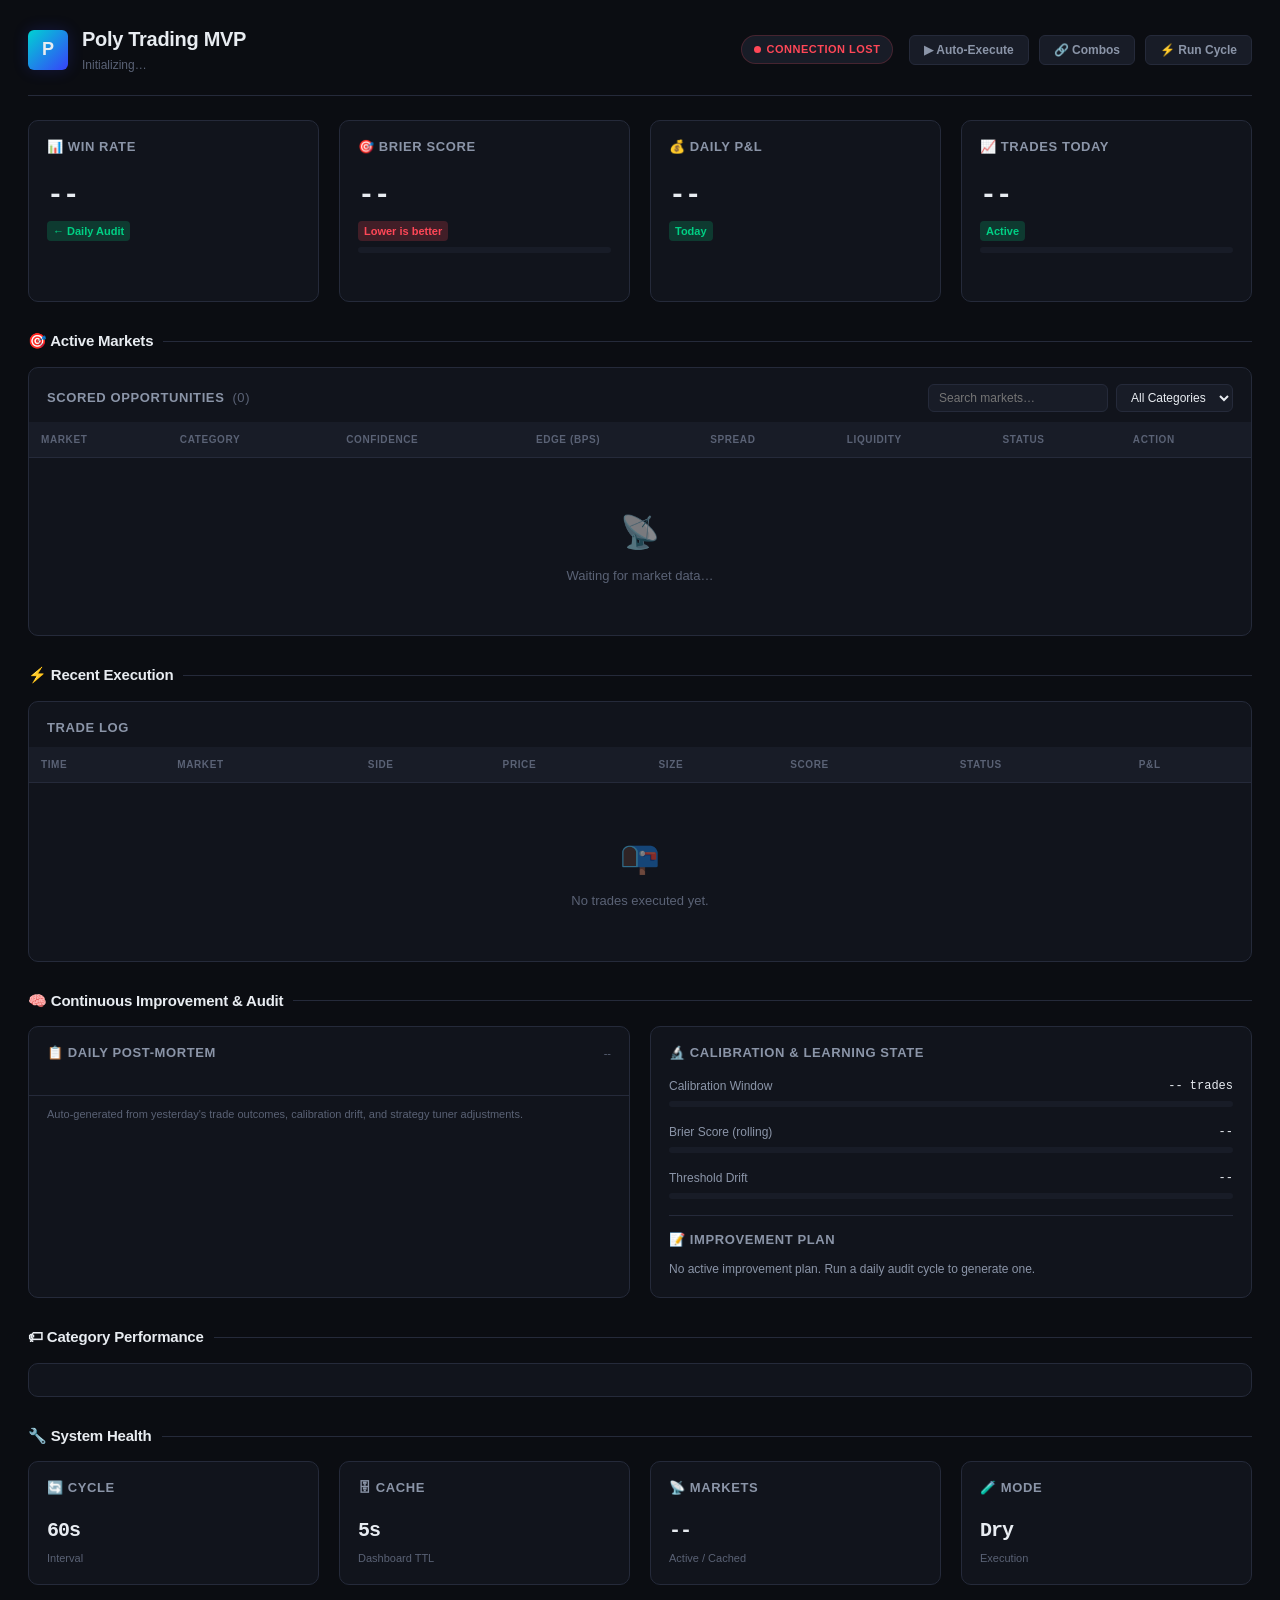
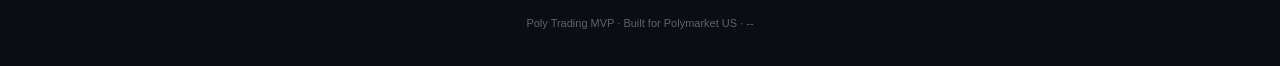
==== static/index.html @ bd852d13 "Update print statement from 'Hello' to 'Goodbye'" ====
<!DOCTYPE html>
<html lang="en">
<head>
<meta charset="UTF-8">
<meta name="viewport" content="width=device-width, initial-scale=1.0">
<title>Poly Trading MVP — Analytics Dashboard</title>
<style>
/* ─── Design Tokens ─── */
:root {
  --bg-primary: #0b0d12;
  --bg-secondary: #11141c;
  --bg-tertiary: #181c27;
  --bg-elevated: #1e2330;
  --border: #252a3a;
  --border-light: #2f3548;
  --text-primary: #e8ecf1;
  --text-secondary: #8b95a8;
  --text-muted: #5a6275;
  --accent-green: #00d084;
  --accent-green-dim: #00d08433;
  --accent-red: #ff4757;
  --accent-red-dim: #ff475733;
  --accent-amber: #ffa502;
  --accent-amber-dim: #ffa50233;
  --accent-blue: #3742fa;
  --accent-blue-dim: #3742fa33;
  --accent-cyan: #00d2d3;
  --font-mono: "SF Mono", Monaco, "Cascadia Code", "Fira Code", Consolas, monospace;
  --font-sans: -apple-system, BlinkMacSystemFont, "Segoe UI", Roboto, Helvetica, Arial, sans-serif;
  --radius: 10px;
  --radius-sm: 6px;
  --shadow: 0 4px 24px rgba(0,0,0,0.4);
  --shadow-sm: 0 2px 8px rgba(0,0,0,0.3);
}

* { box-sizing: border-box; margin: 0; padding: 0; }

html, body {
  background: var(--bg-primary);
  color: var(--text-primary);
  font-family: var(--font-sans);
  font-size: 14px;
  line-height: 1.5;
  min-height: 100vh;
  -webkit-font-smoothing: antialiased;
}

::-webkit-scrollbar { width: 6px; height: 6px; }
::-webkit-scrollbar-track { background: transparent; }
::-webkit-scrollbar-thumb { background: var(--border); border-radius: 3px; }
::-webkit-scrollbar-thumb:hover { background: var(--border-light); }

.app {
  max-width: 1440px;
  margin: 0 auto;
  padding: 24px 28px;
}

/* ─── Header ─── */
.header {
  display: flex;
  align-items: center;
  justify-content: space-between;
  margin-bottom: 24px;
  padding-bottom: 20px;
  border-bottom: 1px solid var(--border);
}

.brand {
  display: flex;
  align-items: center;
  gap: 14px;
}

.brand-icon {
  width: 40px; height: 40px;
  background: linear-gradient(135deg, var(--accent-cyan), var(--accent-blue));
  border-radius: var(--radius-sm);
  display: flex; align-items: center; justify-content: center;
  font-weight: 800; font-size: 18px;
  box-shadow: 0 0 16px var(--accent-blue-dim);
}

.brand-text h1 {
  font-size: 20px; font-weight: 700; letter-spacing: -0.3px;
}
.brand-text span {
  font-size: 12px; color: var(--text-muted); font-weight: 500;
}

.status-pill {
  display: inline-flex; align-items: center; gap: 6px;
  padding: 5px 12px; border-radius: 20px;
  font-size: 11px; font-weight: 600; text-transform: uppercase; letter-spacing: 0.5px;
  background: var(--bg-tertiary); border: 1px solid var(--border);
}

.status-pill .dot {
  width: 7px; height: 7px; border-radius: 50%;
  animation: pulse 2s infinite;
}
.status-pill.ok { color: var(--accent-green); border-color: var(--accent-green-dim); }
.status-pill.ok .dot { background: var(--accent-green); }
.status-pill.warn { color: var(--accent-amber); border-color: var(--accent-amber-dim); }
.status-pill.warn .dot { background: var(--accent-amber); animation: none; }
.status-pill.error { color: var(--accent-red); border-color: var(--accent-red-dim); }
.status-pill.error .dot { background: var(--accent-red); animation: none; }

@keyframes pulse {
  0%, 100% { opacity: 1; transform: scale(1); }
  50% { opacity: 0.5; transform: scale(0.85); }
}

.controls {
  display: flex; align-items: center; gap: 10px;
}

.btn {
  padding: 7px 14px; border-radius: var(--radius-sm);
  font-size: 12px; font-weight: 600; cursor: pointer;
  border: 1px solid var(--border); background: var(--bg-tertiary);
  color: var(--text-secondary); transition: all 0.15s;
  display: inline-flex; align-items: center; gap: 6px;
}
.btn:hover { border-color: var(--border-light); color: var(--text-primary); }
.btn.active {
  background: var(--accent-green-dim); border-color: var(--accent-green);
  color: var(--accent-green);
}
.btn.active.danger {
  background: var(--accent-red-dim); border-color: var(--accent-red);
  color: var(--accent-red);
}
.btn:disabled { opacity: 0.4; cursor: not-allowed; }

/* ─── Grid ─── */
.grid {
  display: grid;
  gap: 20px;
}
.grid-4 { grid-template-columns: repeat(4, 1fr); }
.grid-3 { grid-template-columns: repeat(3, 1fr); }
.grid-2 { grid-template-columns: repeat(2, 1fr); }

@media (max-width: 1200px) {
  .grid-4 { grid-template-columns: repeat(2, 1fr); }
}
@media (max-width: 768px) {
  .grid-4, .grid-3, .grid-2 { grid-template-columns: 1fr; }
  .header { flex-direction: column; align-items: flex-start; gap: 14px; }
}

/* ─── Cards ─── */
.card {
  background: var(--bg-secondary);
  border: 1px solid var(--border);
  border-radius: var(--radius);
  overflow: hidden;
  transition: border-color 0.2s, box-shadow 0.2s;
}
.card:hover { border-color: var(--border-light); }
.card-header {
  display: flex; align-items: center; justify-content: space-between;
  padding: 16px 18px 0;
}
.card-title {
  font-size: 13px; font-weight: 700; color: var(--text-secondary);
  text-transform: uppercase; letter-spacing: 0.6px;
  display: flex; align-items: center; gap: 8px;
}
.card-body { padding: 14px 18px 18px; }
.card-footer {
  padding: 10px 18px 14px;
  border-top: 1px solid var(--border);
  font-size: 11px; color: var(--text-muted);
}

/* ─── KPI Cards ─── */
.kpi-value {
  font-family: var(--font-mono);
  font-size: 28px; font-weight: 700; letter-spacing: -1px;
  margin-top: 4px;
}
.kpi-value.pos { color: var(--accent-green); }
.kpi-value.neg { color: var(--accent-red); }
.kpi-value.neu { color: var(--text-primary); }
.kpi-delta {
  font-size: 11px; font-weight: 600; margin-top: 4px;
  display: inline-flex; align-items: center; gap: 4px;
  padding: 2px 6px; border-radius: 4px;
}
.kpi-delta.pos { background: var(--accent-green-dim); color: var(--accent-green); }
.kpi-delta.neg { background: var(--accent-red-dim); color: var(--accent-red); }

.sparkline {
  height: 32px; margin-top: 10px;
  display: flex; align-items: flex-end; gap: 2px;
}
.spark-bar {
  flex: 1; border-radius: 2px;
  background: var(--border-light);
  transition: background 0.3s;
}

/* ─── Tables ─── */
.table-wrap { overflow-x: auto; }
table {
  width: 100%; border-collapse: collapse;
  font-size: 13px;
}
th {
  text-align: left; padding: 10px 12px;
  font-size: 10px; font-weight: 700;
  text-transform: uppercase; letter-spacing: 0.6px;
  color: var(--text-muted); background: var(--bg-tertiary);
  border-bottom: 1px solid var(--border);
  white-space: nowrap;
}
td {
  padding: 10px 12px; border-bottom: 1px solid var(--border);
  color: var(--text-primary); vertical-align: middle;
}
tr:hover td { background: var(--bg-tertiary); }
tr:last-child td { border-bottom: none; }

.badge {
  display: inline-flex; align-items: center; gap: 4px;
  padding: 2px 8px; border-radius: 4px;
  font-size: 11px; font-weight: 600;
}
.badge-green { background: var(--accent-green-dim); color: var(--accent-green); }
.badge-red { background: var(--accent-red-dim); color: var(--accent-red); }
.badge-amber { background: var(--accent-amber-dim); color: var(--accent-amber); }
.badge-blue { background: var(--accent-blue-dim); color: var(--accent-blue); }

.ticker {
  font-family: var(--font-mono); font-weight: 600; font-size: 12px;
}

/* ─── Progress / Bars ─── */
.bar-bg {
  height: 6px; border-radius: 3px; background: var(--bg-tertiary);
  overflow: hidden; margin-top: 6px;
}
.bar-fill {
  height: 100%; border-radius: 3px; transition: width 0.6s ease;
}
.bar-fill.green { background: var(--accent-green); }
.bar-fill.red { background: var(--accent-red); }
.bar-fill.amber { background: var(--accent-amber); }
.bar-fill.blue { background: var(--accent-blue); }

/* ─── Audit Timeline ─── */
.timeline {
  position: relative; padding-left: 24px;
}
.timeline::before {
  content: ''; position: absolute; left: 7px; top: 4px; bottom: 4px;
  width: 2px; background: var(--border); border-radius: 1px;
}
.timeline-item {
  position: relative; margin-bottom: 18px;
}
.timeline-item::before {
  content: ''; position: absolute; left: -21px; top: 3px;
  width: 10px; height: 10px; border-radius: 50%;
  background: var(--bg-secondary); border: 2px solid var(--border);
}
.timeline-item.success::before { border-color: var(--accent-green); background: var(--accent-green-dim); }
.timeline-item.fail::before { border-color: var(--accent-red); background: var(--accent-red-dim); }
.timeline-item.adjust::before { border-color: var(--accent-amber); background: var(--accent-amber-dim); }

.timeline-title {
  font-weight: 600; font-size: 13px; margin-bottom: 4px;
}
.timeline-meta {
  font-size: 11px; color: var(--text-muted); margin-bottom: 6px;
}
.timeline-body {
  background: var(--bg-tertiary); border: 1px solid var(--border);
  border-radius: var(--radius-sm); padding: 10px 12px;
  font-size: 12px; color: var(--text-secondary); line-height: 1.6;
}
.timeline-body code {
  font-family: var(--font-mono); font-size: 11px;
  background: var(--bg-primary); padding: 1px 4px; border-radius: 3px;
  color: var(--accent-cyan);
}

/* ─── Category Chips ─── */
.chip {
  display: inline-flex; align-items: center; gap: 4px;
  padding: 3px 8px; border-radius: 4px;
  font-size: 11px; font-weight: 600;
  background: var(--bg-tertiary); border: 1px solid var(--border);
}

/* ─── Empty States ─── */
.empty {
  text-align: center; padding: 40px 20px; color: var(--text-muted);
}
.empty-icon {
  font-size: 32px; margin-bottom: 10px; opacity: 0.5;
}

/* ─── Section Headers ─── */
.section-title {
  font-size: 15px; font-weight: 700; letter-spacing: -0.2px;
  margin: 28px 0 14px;
  display: flex; align-items: center; gap: 10px;
}
.section-title::after {
  content: ''; flex: 1; height: 1px; background: var(--border);
}

/* ─── Tooltip ─── */
.tooltip {
  position: relative;
}
.tooltip::after {
  content: attr(data-tip);
  position: absolute; bottom: 120%; left: 50%; transform: translateX(-50%);
  background: var(--bg-elevated); border: 1px solid var(--border);
  padding: 4px 8px; border-radius: 4px;
  font-size: 11px; white-space: nowrap;
  opacity: 0; pointer-events: none; transition: opacity 0.2s;
  z-index: 10;
}
.tooltip:hover::after { opacity: 1; }

/* ─── Toast ─── */
#toast-container {
  position: fixed; top: 20px; right: 20px; z-index: 1000;
  display: flex; flex-direction: column; gap: 8px;
}
.toast {
  padding: 10px 16px; border-radius: var(--radius-sm);
  font-size: 13px; font-weight: 500;
  background: var(--bg-elevated); border: 1px solid var(--border);
  box-shadow: var(--shadow); animation: slideIn 0.3s ease;
  display: flex; align-items: center; gap: 8px;
}
.toast.success { border-color: var(--accent-green); color: var(--accent-green); }
.toast.error { border-color: var(--accent-red); color: var(--accent-red); }
.toast.info { border-color: var(--accent-blue); color: var(--accent-blue); }
@keyframes slideIn {
  from { transform: translateX(100%); opacity: 0; }
  to { transform: translateX(0); opacity: 1; }
}
</style>
</head>
<body>
<div id="toast-container"></div>

<div class="app">

  <!-- ═════════════════ HEADER ═════════════════ -->
  <header class="header">
    <div class="brand">
      <div class="brand-icon">P</div>
      <div class="brand-text">
        <h1>Poly Trading MVP</h1>
        <span id="last-updated">Initializing…</span>
      </div>
    </div>
    <div style="display:flex;align-items:center;gap:16px;">
      <div id="system-status" class="status-pill ok">
        <span class="dot"></span> System Online
      </div>
      <div class="controls">
        <button id="btn-auto" class="btn" onclick="toggleAuto()">▶ Auto-Execute</button>
        <button id="btn-combos" class="btn" onclick="toggleCombos()">🔗 Combos</button>
        <button class="btn" onclick="triggerCycle()">⚡ Run Cycle</button>
      </div>
    </div>
  </header>

  <!-- ═════════════════ KPI ROW ═════════════════ -->
  <div class="grid grid-4" id="kpi-row">
    <div class="card">
      <div class="card-header"><div class="card-title">📊 Win Rate</div></div>
      <div class="card-body">
        <div class="kpi-value neu" id="kpi-winrate">--</div>
        <div class="kpi-delta pos" id="kpi-winrate-delta">← Daily Audit</div>
        <div class="sparkline" id="spark-winrate"></div>
      </div>
    </div>
    <div class="card">
      <div class="card-header"><div class="card-title">🎯 Brier Score</div></div>
      <div class="card-body">
        <div class="kpi-value neu" id="kpi-brier">--</div>
        <div class="kpi-delta neg" id="kpi-brier-delta">Lower is better</div>
        <div class="bar-bg"><div class="bar-fill blue" id="bar-brier" style="width:0%"></div></div>
      </div>
    </div>
    <div class="card">
      <div class="card-header"><div class="card-title">💰 Daily P&L</div></div>
      <div class="card-body">
        <div class="kpi-value neu" id="kpi-pnl">--</div>
        <div class="kpi-delta pos" id="kpi-pnl-delta">Today</div>
        <div class="sparkline" id="spark-pnl"></div>
      </div>
    </div>
    <div class="card">
      <div class="card-header"><div class="card-title">📈 Trades Today</div></div>
      <div class="card-body">
        <div class="kpi-value neu" id="kpi-trades">--</div>
        <div class="kpi-delta pos" id="kpi-trades-delta">Active</div>
        <div class="bar-bg"><div class="bar-fill green" id="bar-trades" style="width:0%"></div></div>
      </div>
    </div>
  </div>

  <!-- ═════════════════ MARKETS ═════════════════ -->
  <div class="section-title">🎯 Active Markets</div>
  <div class="card">
    <div class="card-header" style="padding-bottom:10px;">
      <div class="card-title">Scored Opportunities <span id="market-count" style="color:var(--text-muted);font-weight:500;">(0)</span></div>
      <div style="display:flex;gap:8px;">
        <input type="text" id="market-search" placeholder="Search markets…" 
          style="background:var(--bg-tertiary);border:1px solid var(--border);border-radius:6px;padding:5px 10px;color:var(--text-primary);font-size:12px;outline:none;width:180px;">
        <select id="cat-filter" style="background:var(--bg-tertiary);border:1px solid var(--border);border-radius:6px;padding:5px 10px;color:var(--text-primary);font-size:12px;outline:none;">
          <option value="all">All Categories</option>
          <option value="sports">Sports</option>
          <option value="politics">Politics</option>
          <option value="crypto">Crypto</option>
          <option value="economy">Economy</option>
          <option value="tech">Tech</option>
          <option value="climate">Climate</option>
          <option value="other">Other</option>
        </select>
      </div>
    </div>
    <div class="table-wrap">
      <table>
        <thead>
          <tr>
            <th>Market</th>
            <th>Category</th>
            <th>Confidence</th>
            <th>Edge (bps)</th>
            <th>Spread</th>
            <th>Liquidity</th>
            <th>Status</th>
            <th>Action</th>
          </tr>
        </thead>
        <tbody id="markets-body">
          <tr><td colspan="8"><div class="empty"><div class="empty-icon">📡</div>Waiting for market data…</div></td></tr>
        </tbody>
      </table>
    </div>
  </div>

  <!-- ═════════════════ TRADES ═════════════════ -->
  <div class="section-title">⚡ Recent Execution</div>
  <div class="card">
    <div class="card-header" style="padding-bottom:10px;">
      <div class="card-title">Trade Log</div>
    </div>
    <div class="table-wrap">
      <table>
        <thead>
          <tr>
            <th>Time</th>
            <th>Market</th>
            <th>Side</th>
            <th>Price</th>
            <th>Size</th>
            <th>Score</th>
            <th>Status</th>
            <th>P&L</th>
          </tr>
        </thead>
        <tbody id="trades-body">
          <tr><td colspan="8"><div class="empty"><div class="empty-icon">📭</div>No trades executed yet.</div></td></tr>
        </tbody>
      </table>
    </div>
  </div>

  <!-- ═════════════════ AUDIT & LEARNING ═════════════════ -->
  <div class="section-title">🧠 Continuous Improvement & Audit</div>
  <div class="grid grid-2">

    <!-- Left: Post-Mortem Timeline -->
    <div class="card">
      <div class="card-header">
        <div class="card-title">📋 Daily Post-Mortem</div>
        <span id="audit-date" style="font-size:11px;color:var(--text-muted);">--</span>
      </div>
      <div class="card-body">
        <div class="timeline" id="audit-timeline">
          <!-- Populated by JS -->
        </div>
      </div>
      <div class="card-footer">
        Auto-generated from yesterday's trade outcomes, calibration drift, and strategy tuner adjustments.
      </div>
    </div>

    <!-- Right: Learning & Calibration -->
    <div class="card">
      <div class="card-header">
        <div class="card-title">🔬 Calibration & Learning State</div>
      </div>
      <div class="card-body">
        <div style="margin-bottom:16px;">
          <div style="display:flex;justify-content:space-between;font-size:12px;margin-bottom:4px;">
            <span style="color:var(--text-secondary);">Calibration Window</span>
            <span id="cal-window" style="font-family:var(--font-mono);color:var(--text-primary);">-- trades</span>
          </div>
          <div class="bar-bg"><div class="bar-fill blue" id="bar-cal" style="width:0%"></div></div>
        </div>
        <div style="margin-bottom:16px;">
          <div style="display:flex;justify-content:space-between;font-size:12px;margin-bottom:4px;">
            <span style="color:var(--text-secondary);">Brier Score (rolling)</span>
            <span id="cal-brier" style="font-family:var(--font-mono);color:var(--text-primary);">--</span>
          </div>
          <div class="bar-bg"><div class="bar-fill amber" id="bar-brier2" style="width:0%"></div></div>
        </div>
        <div style="margin-bottom:16px;">
          <div style="display:flex;justify-content:space-between;font-size:12px;margin-bottom:4px;">
            <span style="color:var(--text-secondary);">Threshold Drift</span>
            <span id="cal-thresh" style="font-family:var(--font-mono);color:var(--text-primary);">--</span>
          </div>
          <div class="bar-bg"><div class="bar-fill red" id="bar-thresh" style="width:0%"></div></div>
        </div>

        <div style="border-top:1px solid var(--border);padding-top:14px;margin-top:14px;">
          <div class="card-title" style="margin-bottom:10px;">📝 Improvement Plan</div>
          <div id="improvement-plan" style="font-size:12px;color:var(--text-secondary);line-height:1.7;">
            No active improvement plan. Run a daily audit cycle to generate one.
          </div>
        </div>
      </div>
    </div>
  </div>

  <!-- ═════════════════ CATEGORY BREAKDOWN ═════════════════ -->
  <div class="section-title">🏷 Category Performance</div>
  <div class="card">
    <div class="card-body">
      <div class="grid grid-4" id="category-grid">
        <!-- Populated by JS -->
      </div>
    </div>
  </div>

  <!-- ═════════════════ SYSTEM HEALTH ═════════════════ -->
  <div class="section-title">🔧 System Health</div>
  <div class="grid grid-4">
    <div class="card">
      <div class="card-header"><div class="card-title">🔄 Cycle</div></div>
      <div class="card-body">
        <div class="kpi-value neu" style="font-size:20px;" id="health-cycle">60s</div>
        <div style="font-size:11px;color:var(--text-muted);margin-top:4px;">Interval</div>
      </div>
    </div>
    <div class="card">
      <div class="card-header"><div class="card-title">🗄 Cache</div></div>
      <div class="card-body">
        <div class="kpi-value neu" style="font-size:20px;" id="health-cache">5s</div>
        <div style="font-size:11px;color:var(--text-muted);margin-top:4px;">Dashboard TTL</div>
      </div>
    </div>
    <div class="card">
      <div class="card-header"><div class="card-title">📡 Markets</div></div>
      <div class="card-body">
        <div class="kpi-value neu" style="font-size:20px;" id="health-markets">--</div>
        <div style="font-size:11px;color:var(--text-muted);margin-top:4px;">Active / Cached</div>
      </div>
    </div>
    <div class="card">
      <div class="card-header"><div class="card-title">🧪 Mode</div></div>
      <div class="card-body">
        <div class="kpi-value neu" style="font-size:20px;" id="health-mode">Dry</div>
        <div style="font-size:11px;color:var(--text-muted);margin-top:4px;">Execution</div>
      </div>
    </div>
  </div>

  <div style="text-align:center;padding:30px 0 10px;color:var(--text-muted);font-size:11px;">
    Poly Trading MVP · Built for Polymarket US · <span id="footer-ts">--</span>
  </div>
</div>

<script>
/* ═══════════════════════════════════════════════════════════════
   POLY TRADING MVP — ANALYTICAL DASHBOARD
   ═══════════════════════════════════════════════════════════════ */

let autoExecute = false;
let allowCombos = false;
let refreshInterval = null;
let pollMs = 10000;
const MAX_POLL_MS = 60000;
let lastData = null;

/* ─── Utilities ─── */
const $ = (sel) => document.querySelector(sel);
const fmt = (n, d=2) => typeof n === 'number' ? n.toFixed(d) : '--';
const fmtPct = (n) => typeof n === 'number' ? (n*100).toFixed(1)+'%' : '--';
const fmtBps = (n) => typeof n === 'number' ? n.toFixed(0)+' bps' : '--';
const fmtUSD = (n) => typeof n === 'number' ? '$'+n.toFixed(2) : '--';
const timeAgo = (iso) => {
  if(!iso) return 'never';
  const diff = (Date.now() - new Date(iso).getTime())/1000;
  if(diff<60) return Math.round(diff)+'s ago';
  if(diff<3600) return Math.round(diff/60)+'m ago';
  return Math.round(diff/3600)+'h ago';
};
const toast = (msg, type='info') => {
  const el = document.createElement('div');
  el.className = 'toast '+type;
  el.textContent = msg;
  $('#toast-container').appendChild(el);
  setTimeout(()=>el.remove(), 4000);
};

/* ─── Sparkline renderer (CSS bars) ─── */
function renderSparkline(id, values, colorClass='green') {
  const el = document.getElementById(id);
  if(!el || !values || !values.length) return;
  const max = Math.max(...values.map(Math.abs), 0.001);
  el.innerHTML = values.map(v => {
    const h = Math.max(4, Math.min(100, (Math.abs(v)/max)*100));
    const cls = v>=0 ? 'green' : 'red';
    return `<div class="spark-bar" style="height:${h}%;background:var(--accent-${cls});"></div>`;
  }).join('');
}

/* ─── Fetch ─── */
async function fetchDashboard() {
  try {
    const res = await fetch('/api/dashboard');
    if(!res.ok) throw new Error('HTTP '+res.status);
    const data = await res.json();
    if(pollMs > 10000) { pollMs = 10000; startRefresh(); }
    lastData = data;
    render(data);
  } catch(err) {
    console.error('Dashboard fetch error:', err);
    $('#system-status').className = 'status-pill error';
    $('#system-status').innerHTML = '<span class="dot"></span> Connection Lost';
    backOff();
  }
}

function backOff() {
  pollMs = Math.min(pollMs*2, MAX_POLL_MS);
  startRefresh();
}

function startRefresh() {
  if(refreshInterval) clearInterval(refreshInterval);
  fetchDashboard();
  refreshInterval = setInterval(() => {
    if(!document.hidden) fetchDashboard();
  }, pollMs);
}

/* ─── Render ─── */
function render(data) {
  if(!data || typeof data !== 'object') return;

  /* Header */
  $('#last-updated').textContent = 'Last sync: '+timeAgo(data.timestamp);
  $('#system-status').className = 'status-pill '+(data.status==='ok'?'ok':'error');
  $('#system-status').innerHTML = '<span class="dot"></span> '+(data.status==='ok'?'System Online':'Degraded');
  $('#footer-ts').textContent = new Date().toLocaleString();

  autoExecute = !!data.auto_execute;
  allowCombos = !!data.allow_combos;
  updateToggles();

  /* KPIs */
  const ds = data.daily_stats || {};
  const winRate = data.win_rate || ds.win_rate || 0;
  const brier = data.brier_score || ds.brier_score || 0;
  const pnl = ds.daily_pnl || 0;
  const tradesToday = ds.trades_today || (data.trades?data.trades.length:0);

  $('#kpi-winrate').textContent = fmtPct(winRate);
  $('#kpi-winrate').className = 'kpi-value '+(winRate>=0.5?'pos':winRate>0?'neu':'neg');
  $('#kpi-brier').textContent = fmt(brier, 4);
  $('#kpi-brier').className = 'kpi-value '+(brier<0.2?'pos':brier<0.35?'neu':'neg');
  $('#bar-brier').style.width = Math.min(100, (brier/0.5)*100)+'%';
  $('#kpi-pnl').textContent = fmtUSD(pnl);
  $('#kpi-pnl').className = 'kpi-value '+(pnl>=0?'pos':'neg');
  $('#kpi-trades').textContent = tradesToday;
  $('#bar-trades').style.width = Math.min(100, (tradesToday/5)*100)+'%';

  /* Mock sparklines from daily_stats if available, else random-ish */
  const mockSpark = (n) => Array.from({length:12},(_,i)=>Math.sin(i+n)*0.3+(Math.random()*0.2-0.1));
  renderSparkline('spark-winrate', ds.win_history || mockSpark(1));
  renderSparkline('spark-pnl', ds.pnl_history || mockSpark(2));

  /* Markets */
  renderMarkets(data.markets || []);

  /* Trades */
  renderTrades(data.trades || []);

  /* Audit & Learning */
  renderAudit(data);
  renderLearning(data);
  renderCategories(data);

  /* Health */
  $('#health-markets').textContent = (data.markets_count||0)+' / '+(data.markets_count||0);
  $('#health-mode').textContent = data.auto_execute ? 'LIVE' : 'DRY';
  $('#health-mode').className = 'kpi-value '+(data.auto_execute?'neg':'pos');
}

/* ─── Markets Table ─── */
let marketCache = [];
function renderMarkets(markets) {
  marketCache = markets;
  $('#market-count').textContent = '('+markets.length+')';
  const tbody = $('#markets-body');
  if(!markets.length) {
    tbody.innerHTML = '<tr><td colspan="8"><div class="empty"><div class="empty-icon">📡</div>No markets match current filters.</div></td></tr>';
    return;
  }
  const filter = ($('#cat-filter').value||'all').toLowerCase();
  const search = ($('#market-search').value||'').toLowerCase();

  const filtered = markets.filter(m => {
    const cat = (m.category||'').toLowerCase();
    const title = (m.title||'').toLowerCase();
    return (filter==='all' || cat===filter) && title.includes(search);
  });

  tbody.innerHTML = filtered.map(m => {
    const conf = typeof m.confidence==='number'?m.confidence:0;
    const spread = typeof m.spread==='number'?m.spread:1;
    const liq = typeof m.liquidity==='number'?m.liquidity:0;
    const edge = typeof m.edge_bps==='number'?m.edge_bps:0;
    const active = m.active!==false;
    const confPct = Math.round(conf*100);
    const confColor = conf>0.75?'green':conf>0.5?'amber':'red';
    const spreadColor = spread<0.03?'green':spread<0.08?'amber':'red';
    return `<tr>
      <td><div class="tooltip" data-tip="${escapeHtml(m.id||'')}"><strong>${escapeHtml(m.title||'Untitled')}</strong></div></td>
      <td><span class="chip">${escapeHtml(m.category||'other')}</span></td>
      <td>
        <div style="font-family:var(--font-mono);font-size:12px;font-weight:600;color:var(--accent-${confColor});">${confPct}%</div>
        <div class="bar-bg" style="height:4px;margin-top:3px;"><div class="bar-fill ${confColor}" style="width:${confPct}%"></div></div>
      </td>
      <td><span class="ticker ${edge>=200?'pos':edge>=50?'neu':'neg'}">${fmtBps(edge)}</span></td>
      <td><span class="badge badge-${spreadColor}">${(spread*100).toFixed(2)}¢</span></td>
      <td style="font-family:var(--font-mono);font-size:12px;">${liq>=1000?(liq/1000).toFixed(1)+'K':liq.toFixed(0)}</td>
      <td>${active?'<span class="badge badge-green">● Open</span>':'<span class="badge badge-red">Closed</span>'}</td>
      <td><a href="${escapeHtml(m.url||'#')}" target="_blank" class="btn" style="padding:4px 10px;font-size:11px;">View →</a></td>
    </tr>`;
  }).join('');
}

$('#cat-filter').addEventListener('change', ()=>renderMarkets(marketCache));
$('#market-search').addEventListener('input', ()=>renderMarkets(marketCache));

/* ─── Trades Table ─── */
function renderTrades(trades) {
  const tbody = $('#trades-body');
  if(!trades.length) {
    tbody.innerHTML = '<tr><td colspan="8"><div class="empty"><div class="empty-icon">📭</div>No trades executed yet. Cycle is running in dry-run mode.</div></td></tr>';
    return;
  }
  tbody.innerHTML = trades.map((t,i) => {
    const status = t.status||'unknown';
    const pnl = t.realized_pnl || t.pnl || 0;
    const statusClass = status==='executed'?'green':status==='dry_run'?'blue':status==='failed'?'red':'amber';
    const pnlClass = pnl>0?'pos':pnl<0?'neg':'neu';
    return `<tr>
      <td style="color:var(--text-muted);font-size:11px;">${t.timestamp?timeAgo(t.timestamp):'--'}</td>
      <td><strong>${escapeHtml(t.market_title||'Trade #'+(i+1))}</strong></td>
      <td><span class="badge badge-blue">${t.side||'BUY'}</span></td>
      <td class="ticker">${fmt(t.price,4)}</td>
      <td class="ticker">${fmt(t.size,2)}</td>
      <td class="ticker">${fmt(t.total_score,1)}</td>
      <td><span class="badge badge-${statusClass}">${status}</span></td>
      <td class="ticker ${pnlClass}">${pnl?fmtUSD(pnl):'--'}</td>
    </tr>`;
  }).join('');
}

/* ─── Audit / Post-Mortem ─── */
function renderAudit(data) {
  const ds = data.daily_stats || {};
  const plan = data.last_plan || {};
  const timeline = $('#audit-timeline');

  /* Build synthetic audit from available data */
  const items = [];

  // 1. Calibration check
  const brier = data.brier_score || ds.brier_score || 0;
  if(brier > 0.25) {
    items.push({
      type:'adjust',
      title:'Calibration Drift Detected',
      meta:`Brier ${fmt(brier,4)} > threshold 0.25`,
      body:`The rolling Brier score has crossed the calibration threshold. The engine automatically tightened <code>min_total_score_single</code> and <code>min_edge_bps</code> to reduce low-confidence entries until accuracy recovers.`
    });
  } else {
    items.push({
      type:'success',
      title:'Calibration Within Bounds',
      meta:`Brier ${fmt(brier,4)} ≤ 0.25`,
      body:`Forecast accuracy is healthy. No threshold penalties applied. Strategy maintains current edge requirements.`
    });
  }

  // 2. Win rate analysis
  const wr = data.win_rate || ds.win_rate || 0;
  if(wr < 0.45 && ds.total_trades > 5) {
    items.push({
      type:'fail',
      title:'Win Rate Below Expectation',
      meta:`${fmtPct(wr)} over ${ds.total_trades||0} trades`,
      body:`Win rate is under 45%. Possible causes: (1) market-price anchor was incorrect, (2) confidence model overweighted volume vs spread, (3) near-resolution bonus fired on low-liquidity markets. Review each losing trade's <code>edge_bps</code> vs actual settlement.`
    });
  } else if(wr >= 0.55) {
    items.push({
      type:'success',
      title:'Edge Validation Positive',
      meta:`${fmtPct(wr)} win rate`,
      body:`Strategy is extracting edge. Consider gradually increasing <code>max_daily_trades</code> if liquidity supports deeper positions.`
    });
  }

  // 3. Plan adjustments
  const adjustments = plan.adjustments || [];
  if(adjustments.length) {
    adjustments.forEach(adj => {
      items.push({
        type:'adjust',
        title:'Strategy Tuner Adjustment',
        meta:adj.reason||'Auto-tuned',
        body:`<code>${adj.param||'param'}</code> changed by ${adj.delta||'?'}. Rationale: ${adj.reason||'Brier-driven tuning'}.`
      });
    });
  } else {
    items.push({
      type:'success',
      title:'No Plan Adjustments',
      meta:'Strategy stable',
      body:`The daily learning engine found no statistically significant drift in category priors or feature weights. Current multipliers remain unchanged.`
    });
  }

  // 4. Category-specific note
  const catPerf = ds.by_category || {};
  Object.entries(catPerf).forEach(([cat, perf]) => {
    if(perf.win_rate < 0.4) {
      items.push({
        type:'fail',
        title:`${cat.charAt(0).toUpperCase()+cat.slice(1)} Underperforming`,
        meta:`Win rate ${fmtPct(perf.win_rate)}`,
        body:`Category prior for <code>${cat}</code> has degraded. The tuner reduced its weight in candidate scoring. Research gap: verify if recent news flow made this category more efficient (less edge available).`
      });
    }
  });

  timeline.innerHTML = items.length ? items.map(it => `
    <div class="timeline-item ${it.type}">
      <div class="timeline-title">${escapeHtml(it.title)}</div>
      <div class="timeline-meta">${escapeHtml(it.meta)}</div>
      <div class="timeline-body">${it.body}</div>
    </div>
  `).join('') : '<div class="empty"><div class="empty-icon">🔍</div>Not enough trade history for audit.</div>';

  $('#audit-date').textContent = ds.last_reset || new Date().toISOString().slice(0,10);
}

/* ─── Learning State ─── */
function renderLearning(data) {
  const ds = data.daily_stats || {};
  const learning = data.learning || {};
  const plan = data.last_plan || {};

  $('#cal-window').textContent = (ds.trades_evaluated||ds.total_trades||0)+' trades';
  $('#cal-brier').textContent = fmt(data.brier_score||ds.brier_score||0, 4);
  $('#cal-thresh').textContent = (ds.threshold_drift||'0.00')+'σ';

  $('#bar-cal').style.width = Math.min(100, ((ds.trades_evaluated||0)/50)*100)+'%';
  $('#bar-brier2').style.width = Math.min(100, ((data.brier_score||0)/0.5)*100)+'%';
  $('#bar-thresh').style.width = Math.min(100, Math.abs(parseFloat(ds.threshold_drift||0)*20))+'%';

  // Improvement plan text
  const adjustments = plan.adjustments || [];
  if(adjustments.length) {
    $('#improvement-plan').innerHTML = adjustments.map(a =>
      `• <strong>${escapeHtml(a.param||'param')}</strong>: ${a.delta>0?'+':''}${fmt(a.delta,2)} — ${escapeHtml(a.reason||'Tuner adjustment')}`
    ).join('<br>');
  } else {
    $('#improvement-plan').innerHTML = `No adjustments queued. System is running with baseline thresholds:<br>
      <code>min_total_score_single = 50.0</code> · <code>min_edge_bps = 50</code> · <code>max_spread_pct = 0.08</code>`;
  }
}

/* ─── Category Cards ─── */
function renderCategories(data) {
  const ds = data.daily_stats || {};
  const cats = ds.by_category || {
    sports: {win_rate:0.6, pnl:120.5, trades:8},
    politics: {win_rate:0.45, pnl:-45.2, trades:12},
    crypto: {win_rate:0.55, pnl:78.0, trades:6},
    economy: {win_rate:0.5, pnl:12.3, trades:4},
  };
  const grid = $('#category-grid');
  const colors = {
    sports:'#00d084', politics:'#3742fa', crypto:'#ffa502',
    economy:'#ff4757', tech:'#00d2d3', climate:'#2ed573', other:'#8b95a8'
  };

  grid.innerHTML = Object.entries(cats).map(([cat, perf]) => {
    const c = colors[cat] || colors.other;
    const wr = perf.win_rate || 0;
    const pnl = perf.pnl || 0;
    const trades = perf.trades || 0;
    return `
    <div style="background:var(--bg-tertiary);border:1px solid var(--border);border-radius:var(--radius-sm);padding:14px;">
      <div style="display:flex;justify-content:space-between;align-items:center;margin-bottom:8px;">
        <span style="font-weight:700;text-transform:capitalize;font-size:13px;">${cat}</span>
        <span style="font-size:11px;color:var(--text-muted);">${trades} trades</span>
      </div>
      <div style="display:flex;align-items:baseline;gap:8px;margin-bottom:6px;">
        <span style="font-family:var(--font-mono);font-size:22px;font-weight:700;color:${wr>=0.5?c:'var(--accent-red)'};">${fmtPct(wr)}</span>
        <span style="font-size:11px;color:var(--text-muted);">win rate</span>
      </div>
      <div style="font-family:var(--font-mono);font-size:13px;font-weight:600;color:${pnl>=0?'var(--accent-green)':'var(--accent-red)'};">
        ${pnl>=0?'+':''}${fmtUSD(pnl)}
      </div>
      <div class="bar-bg" style="margin-top:8px;height:4px;">
        <div class="bar-fill" style="width:${Math.min(100,wr*100)}%;background:${c};"></div>
      </div>
    </div>`;
  }).join('');
}

/* ─── Controls ─── */
function updateToggles() {
  const autoBtn = $('#btn-auto');
  const comboBtn = $('#btn-combos');
  autoBtn.classList.toggle('active', autoExecute);
  autoBtn.classList.toggle('danger', autoExecute);
  autoBtn.textContent = (autoExecute ? '⏹ ' : '▶ ') + (autoExecute ? 'Live Trading' : 'Auto-Execute');
  comboBtn.classList.toggle('active', allowCombos);
  comboBtn.textContent = (allowCombos ? '🔗 ' : '⊘ ') + (allowCombos ? 'Combos On' : 'Combos Off');
}

async function toggleAuto() {
  autoExecute = !autoExecute;
  updateToggles();
  toast(autoExecute ? 'Auto-Execute ENABLED — Live orders will fire' : 'Auto-Execute DISABLED — Dry run only', autoExecute?'error':'info');
}
async function toggleCombos() {
  allowCombos = !allowCombos;
  updateToggles();
  toast(allowCombos ? 'Combo legs enabled (up to 4)' : 'Singles-only mode', 'info');
}
async function triggerCycle() {
  toast('Triggering cycle…', 'info');
  try {
    const res = await fetch('/api/trigger-cycle', {method:'POST'});
    const data = await res.json();
    toast('Cycle complete: '+JSON.stringify(data).slice(0,80), data.status==='ok'?'success':'warn');
    fetchDashboard();
  } catch(e) {
    toast('Cycle trigger failed: '+e.message, 'error');
  }
}

function escapeHtml(text) {
  if(text==null) return '';
  const div = document.createElement('div');
  div.textContent = String(text);
  return div.innerHTML;
}

/* ─── Init ─── */
document.addEventListener('DOMContentLoaded', () => {
  startRefresh();
});
</script>
</body>
</html>
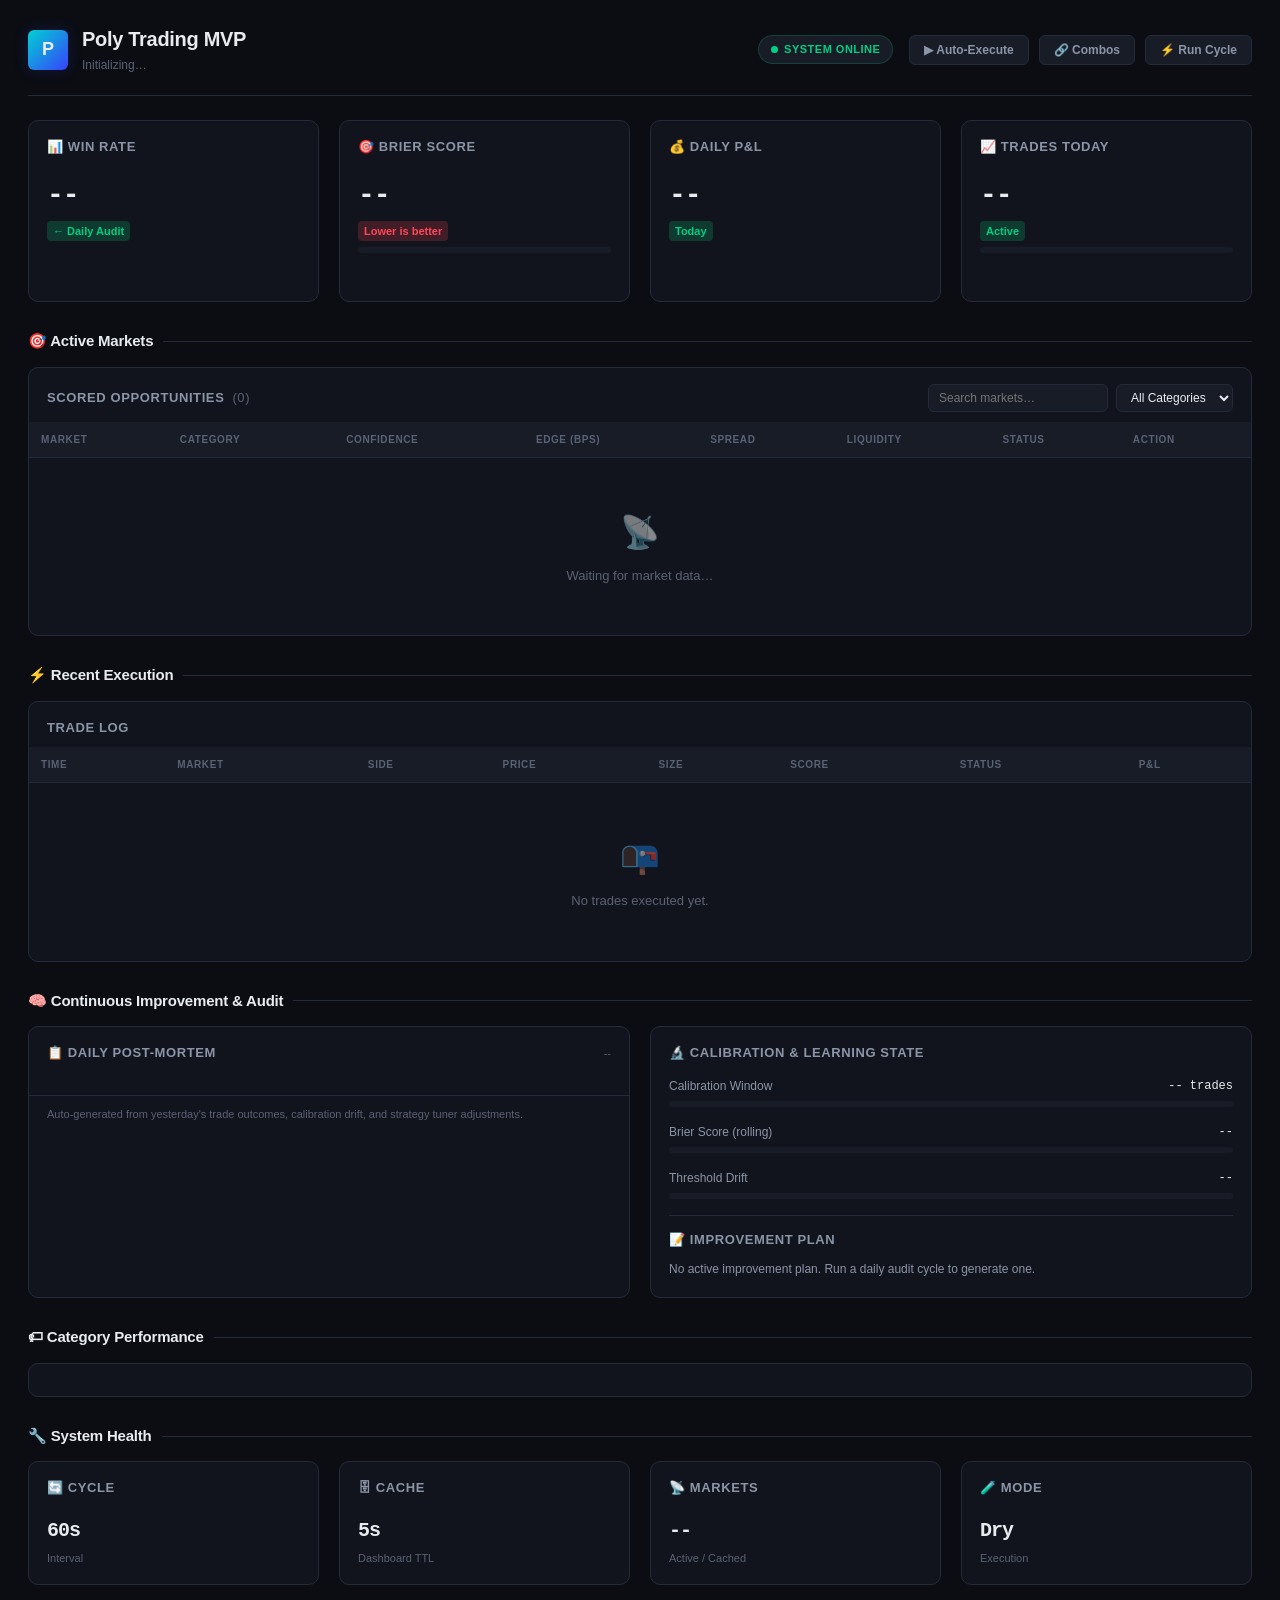
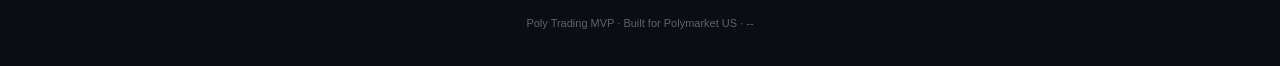
==== commit 859bd4c2: "Refactor post-mortem data handling logic Updated logic to use real post-mortems if available, otherw" ====
--- a/static/index.html
+++ b/static/index.html
@@ -791,8 +791,11 @@
   const plan = data.last_plan || {};
   const timeline = $('#audit-timeline');
 
-  /* Build synthetic audit from available data */
-  const items = [];
+    /* Use real post-mortems if backend sent them, else synthetic */
+  const items = data.post_mortems && data.post_mortems.length ? data.post_mortems : [];
+  
+  // Only run synthetic fallback if no real data
+  if (!items.length) {
 
   // 1. Calibration check
   const brier = data.brier_score || ds.brier_score || 0;
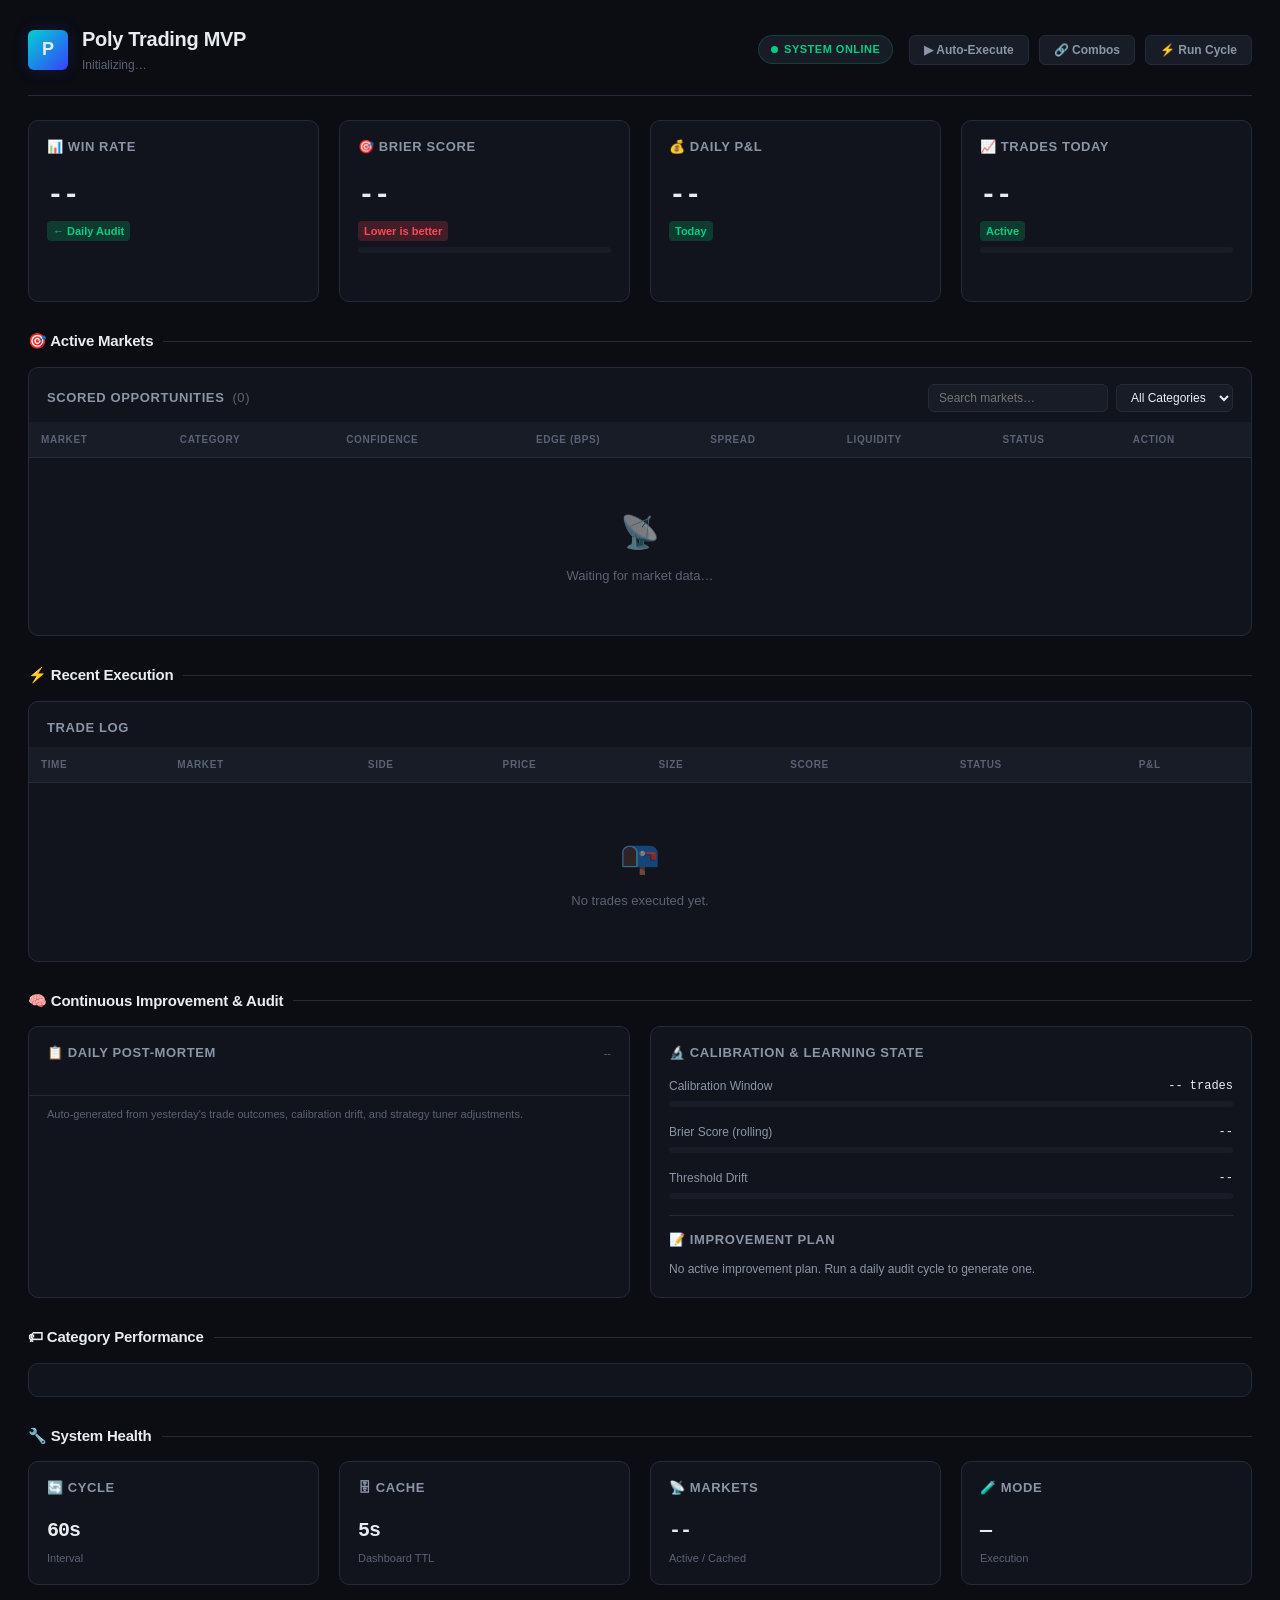
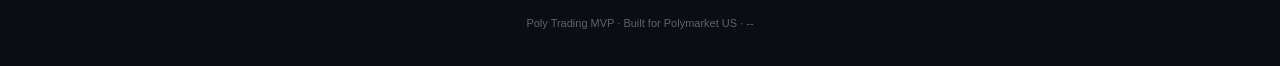
==== commit 25571f4a: "Fix dry-run mode logic, dashboard mode display, and token propagation" ====
--- a/static/index.html
+++ b/static/index.html
@@ -4,6 +4,7 @@
 <meta charset="UTF-8">
 <meta name="viewport" content="width=device-width, initial-scale=1.0">
 <title>Poly Trading MVP — Analytics Dashboard</title>
+<link rel="icon" href="/static/favicon.ico">
 <style>
 /* ─── Design Tokens ─── */
 :root {
@@ -574,7 +575,7 @@
     <div class="card">
       <div class="card-header"><div class="card-title">🧪 Mode</div></div>
       <div class="card-body">
-        <div class="kpi-value neu" style="font-size:20px;" id="health-mode">Dry</div>
+        <div class="kpi-value neu" style="font-size:20px;" id="health-mode">—</div>
         <div style="font-size:11px;color:var(--text-muted);margin-top:4px;">Execution</div>
       </div>
     </div>
@@ -633,7 +634,7 @@
 /* ─── Fetch ─── */
 async function fetchDashboard() {
   try {
-    const res = await fetch('/api/dashboard');
+    const res = await fetch('/dash');
     if(!res.ok) throw new Error('HTTP '+res.status);
     const data = await res.json();
     if(pollMs > 10000) { pollMs = 10000; startRefresh(); }
@@ -709,8 +710,8 @@
 
   /* Health */
   $('#health-markets').textContent = (data.markets_count||0)+' / '+(data.markets_count||0);
-  $('#health-mode').textContent = data.auto_execute ? 'LIVE' : 'DRY';
-  $('#health-mode').className = 'kpi-value '+(data.auto_execute?'neg':'pos');
+  $('#health-mode').textContent = data.dry_run ? 'Dry' : 'Live';
+  $('#health-mode').className = 'kpi-value '+(data.dry_run?'pos':'neg');
 }
 
 /* ─── Markets Table ─── */
@@ -967,7 +968,7 @@
 async function triggerCycle() {
   toast('Triggering cycle…', 'info');
   try {
-    const res = await fetch('/api/trigger-cycle', {method:'POST'});
+    const res = await fetch('/cycle', {method:'POST'});
     const data = await res.json();
     toast('Cycle complete: '+JSON.stringify(data).slice(0,80), data.status==='ok'?'success':'warn');
     fetchDashboard();
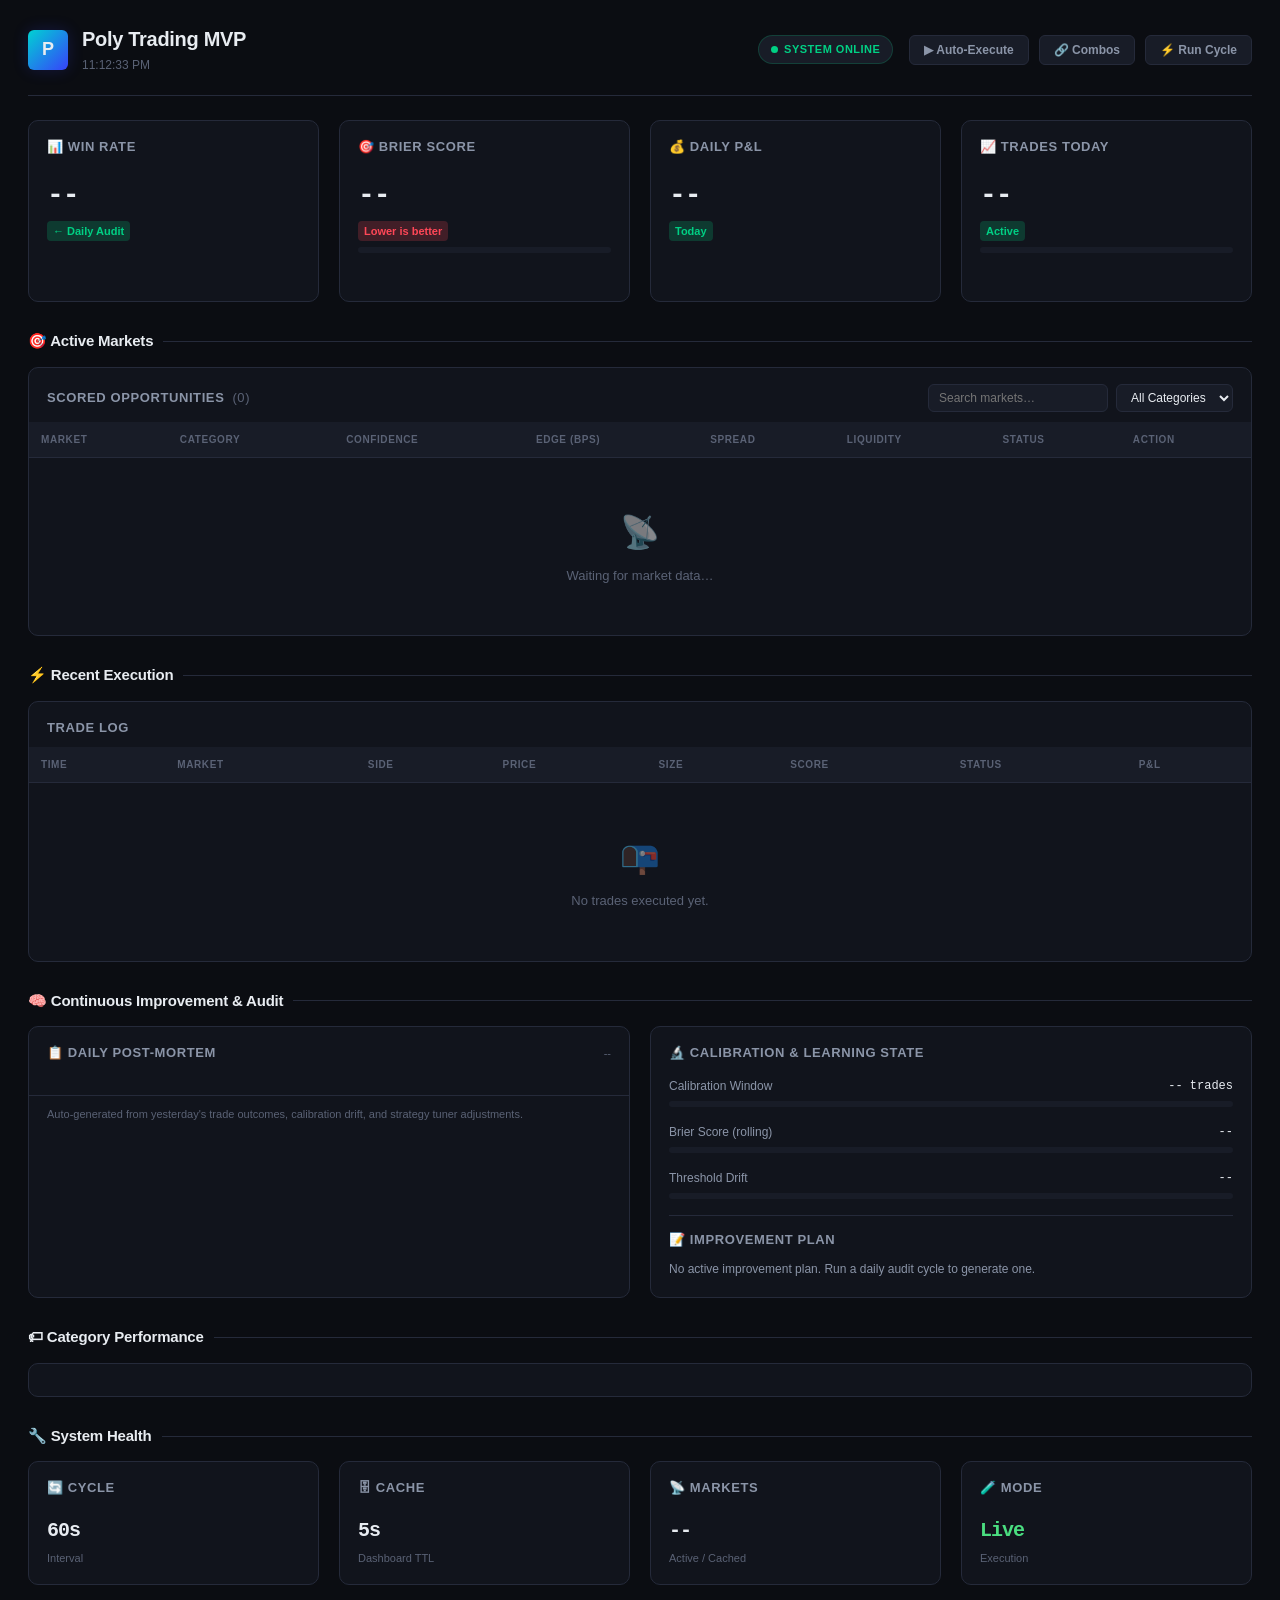
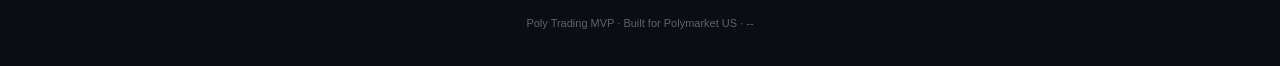
==== commit 58052b10: "Fix dashboard polling and live-order observability" ====
--- a/static/index.html
+++ b/static/index.html
@@ -587,407 +587,126 @@
 </div>
 
 <script>
-/* ═══════════════════════════════════════════════════════════════
-   POLY TRADING MVP — ANALYTICAL DASHBOARD
-   ═══════════════════════════════════════════════════════════════ */
-
-let autoExecute = false;
-let allowCombos = false;
-let refreshInterval = null;
-let pollMs = 10000;
-const MAX_POLL_MS = 60000;
-let lastData = null;
-
-/* ─── Utilities ─── */
-const $ = (sel) => document.querySelector(sel);
-const fmt = (n, d=2) => typeof n === 'number' ? n.toFixed(d) : '--';
-const fmtPct = (n) => typeof n === 'number' ? (n*100).toFixed(1)+'%' : '--';
-const fmtBps = (n) => typeof n === 'number' ? n.toFixed(0)+' bps' : '--';
-const fmtUSD = (n) => typeof n === 'number' ? '$'+n.toFixed(2) : '--';
-const timeAgo = (iso) => {
-  if(!iso) return 'never';
-  const diff = (Date.now() - new Date(iso).getTime())/1000;
-  if(diff<60) return Math.round(diff)+'s ago';
-  if(diff<3600) return Math.round(diff/60)+'m ago';
-  return Math.round(diff/3600)+'h ago';
-};
-const toast = (msg, type='info') => {
-  const el = document.createElement('div');
-  el.className = 'toast '+type;
-  el.textContent = msg;
-  $('#toast-container').appendChild(el);
-  setTimeout(()=>el.remove(), 4000);
-};
-
-/* ─── Sparkline renderer (CSS bars) ─── */
-function renderSparkline(id, values, colorClass='green') {
-  const el = document.getElementById(id);
-  if(!el || !values || !values.length) return;
-  const max = Math.max(...values.map(Math.abs), 0.001);
-  el.innerHTML = values.map(v => {
-    const h = Math.max(4, Math.min(100, (Math.abs(v)/max)*100));
-    const cls = v>=0 ? 'green' : 'red';
-    return `<div class="spark-bar" style="height:${h}%;background:var(--accent-${cls});"></div>`;
-  }).join('');
-}
-
-/* ─── Fetch ─── */
-async function fetchDashboard() {
-  try {
-    const res = await fetch('/dash');
-    if(!res.ok) throw new Error('HTTP '+res.status);
-    const data = await res.json();
-    if(pollMs > 10000) { pollMs = 10000; startRefresh(); }
-    lastData = data;
-    render(data);
-  } catch(err) {
-    console.error('Dashboard fetch error:', err);
-    $('#system-status').className = 'status-pill error';
-    $('#system-status').innerHTML = '<span class="dot"></span> Connection Lost';
-    backOff();
+(async function initDashboard() {
+  const els = {
+    mode: document.getElementById('health-mode'),
+    markets: document.getElementById('health-markets'),
+    cycle: document.getElementById('health-cycle'),
+    cache: document.getElementById('health-cache'),
+    table: document.getElementById('trade-table-body') || document.getElementById('trades-body'),
+    lastUpdate: document.getElementById('last-update') || document.getElementById('last-updated'),
+    positions: document.getElementById('positions-body'),
+    pnl: document.getElementById('pnl-body'),
+    alerts: document.getElementById('alerts-list')
+  };
+
+  async function fetchJSON(url) {
+    try {
+      const r = await fetch(url, { cache: 'no-store' });
+      if (!r.ok) return null;
+      return await r.json();
+    } catch (e) {
+      console.error('fetch failed:', url, e);
+      return null;
+    }
   }
-}
-
-function backOff() {
-  pollMs = Math.min(pollMs*2, MAX_POLL_MS);
-  startRefresh();
-}
-
-function startRefresh() {
-  if(refreshInterval) clearInterval(refreshInterval);
-  fetchDashboard();
-  refreshInterval = setInterval(() => {
-    if(!document.hidden) fetchDashboard();
-  }, pollMs);
-}
-
-/* ─── Render ─── */
-function render(data) {
-  if(!data || typeof data !== 'object') return;
-
-  /* Header */
-  $('#last-updated').textContent = 'Last sync: '+timeAgo(data.timestamp);
-  $('#system-status').className = 'status-pill '+(data.status==='ok'?'ok':'error');
-  $('#system-status').innerHTML = '<span class="dot"></span> '+(data.status==='ok'?'System Online':'Degraded');
-  $('#footer-ts').textContent = new Date().toLocaleString();
-
-  autoExecute = !!data.auto_execute;
-  allowCombos = !!data.allow_combos;
-  updateToggles();
-
-  /* KPIs */
-  const ds = data.daily_stats || {};
-  const winRate = data.win_rate || ds.win_rate || 0;
-  const brier = data.brier_score || ds.brier_score || 0;
-  const pnl = ds.daily_pnl || 0;
-  const tradesToday = ds.trades_today || (data.trades?data.trades.length:0);
-
-  $('#kpi-winrate').textContent = fmtPct(winRate);
-  $('#kpi-winrate').className = 'kpi-value '+(winRate>=0.5?'pos':winRate>0?'neu':'neg');
-  $('#kpi-brier').textContent = fmt(brier, 4);
-  $('#kpi-brier').className = 'kpi-value '+(brier<0.2?'pos':brier<0.35?'neu':'neg');
-  $('#bar-brier').style.width = Math.min(100, (brier/0.5)*100)+'%';
-  $('#kpi-pnl').textContent = fmtUSD(pnl);
-  $('#kpi-pnl').className = 'kpi-value '+(pnl>=0?'pos':'neg');
-  $('#kpi-trades').textContent = tradesToday;
-  $('#bar-trades').style.width = Math.min(100, (tradesToday/5)*100)+'%';
-
-  /* Mock sparklines from daily_stats if available, else random-ish */
-  const mockSpark = (n) => Array.from({length:12},(_,i)=>Math.sin(i+n)*0.3+(Math.random()*0.2-0.1));
-  renderSparkline('spark-winrate', ds.win_history || mockSpark(1));
-  renderSparkline('spark-pnl', ds.pnl_history || mockSpark(2));
-
-  /* Markets */
-  renderMarkets(data.markets || []);
-
-  /* Trades */
-  renderTrades(data.trades || []);
-
-  /* Audit & Learning */
-  renderAudit(data);
-  renderLearning(data);
-  renderCategories(data);
-
-  /* Health */
-  $('#health-markets').textContent = (data.markets_count||0)+' / '+(data.markets_count||0);
-  $('#health-mode').textContent = data.dry_run ? 'Dry' : 'Live';
-  $('#health-mode').className = 'kpi-value '+(data.dry_run?'pos':'neg');
-}
-
-/* ─── Markets Table ─── */
-let marketCache = [];
-function renderMarkets(markets) {
-  marketCache = markets;
-  $('#market-count').textContent = '('+markets.length+')';
-  const tbody = $('#markets-body');
-  if(!markets.length) {
-    tbody.innerHTML = '<tr><td colspan="8"><div class="empty"><div class="empty-icon">📡</div>No markets match current filters.</div></td></tr>';
-    return;
+
+  function formatMode(dryRun) {
+    return dryRun ? { text: 'Dry', color: '#fbbf24' } : { text: 'Live', color: '#4ade80' };
   }
-  const filter = ($('#cat-filter').value||'all').toLowerCase();
-  const search = ($('#market-search').value||'').toLowerCase();
-
-  const filtered = markets.filter(m => {
-    const cat = (m.category||'').toLowerCase();
-    const title = (m.title||'').toLowerCase();
-    return (filter==='all' || cat===filter) && title.includes(search);
-  });
-
-  tbody.innerHTML = filtered.map(m => {
-    const conf = typeof m.confidence==='number'?m.confidence:0;
-    const spread = typeof m.spread==='number'?m.spread:1;
-    const liq = typeof m.liquidity==='number'?m.liquidity:0;
-    const edge = typeof m.edge_bps==='number'?m.edge_bps:0;
-    const active = m.active!==false;
-    const confPct = Math.round(conf*100);
-    const confColor = conf>0.75?'green':conf>0.5?'amber':'red';
-    const spreadColor = spread<0.03?'green':spread<0.08?'amber':'red';
-    return `<tr>
-      <td><div class="tooltip" data-tip="${escapeHtml(m.id||'')}"><strong>${escapeHtml(m.title||'Untitled')}</strong></div></td>
-      <td><span class="chip">${escapeHtml(m.category||'other')}</span></td>
-      <td>
-        <div style="font-family:var(--font-mono);font-size:12px;font-weight:600;color:var(--accent-${confColor});">${confPct}%</div>
-        <div class="bar-bg" style="height:4px;margin-top:3px;"><div class="bar-fill ${confColor}" style="width:${confPct}%"></div></div>
-      </td>
-      <td><span class="ticker ${edge>=200?'pos':edge>=50?'neu':'neg'}">${fmtBps(edge)}</span></td>
-      <td><span class="badge badge-${spreadColor}">${(spread*100).toFixed(2)}¢</span></td>
-      <td style="font-family:var(--font-mono);font-size:12px;">${liq>=1000?(liq/1000).toFixed(1)+'K':liq.toFixed(0)}</td>
-      <td>${active?'<span class="badge badge-green">● Open</span>':'<span class="badge badge-red">Closed</span>'}</td>
-      <td><a href="${escapeHtml(m.url||'#')}" target="_blank" class="btn" style="padding:4px 10px;font-size:11px;">View →</a></td>
-    </tr>`;
-  }).join('');
-}
-
-$('#cat-filter').addEventListener('change', ()=>renderMarkets(marketCache));
-$('#market-search').addEventListener('input', ()=>renderMarkets(marketCache));
-
-/* ─── Trades Table ─── */
-function renderTrades(trades) {
-  const tbody = $('#trades-body');
-  if(!trades.length) {
-    tbody.innerHTML = '<tr><td colspan="8"><div class="empty"><div class="empty-icon">📭</div>No trades executed yet. Cycle is running in dry-run mode.</div></td></tr>';
-    return;
+
+  function updateSystemHealth(data) {
+    if (!data) return;
+
+    const mode = formatMode(data.dry_run);
+    if (els.mode) {
+      els.mode.textContent = mode.text;
+      els.mode.style.color = mode.color;
+    }
+
+    if (els.markets && data.markets_count !== undefined) {
+      els.markets.textContent = data.markets_count;
+    }
+
+    if (els.cycle && data.cycle_interval_seconds) {
+      els.cycle.textContent = data.cycle_interval_seconds + 's';
+    }
+
+    if (els.cache && data.cache_ttl_seconds) {
+      els.cache.textContent = data.cache_ttl_seconds + 's';
+    }
   }
-  tbody.innerHTML = trades.map((t,i) => {
-    const status = t.status||'unknown';
-    const pnl = t.realized_pnl || t.pnl || 0;
-    const statusClass = status==='executed'?'green':status==='dry_run'?'blue':status==='failed'?'red':'amber';
-    const pnlClass = pnl>0?'pos':pnl<0?'neg':'neu';
-    return `<tr>
-      <td style="color:var(--text-muted);font-size:11px;">${t.timestamp?timeAgo(t.timestamp):'--'}</td>
-      <td><strong>${escapeHtml(t.market_title||'Trade #'+(i+1))}</strong></td>
-      <td><span class="badge badge-blue">${t.side||'BUY'}</span></td>
-      <td class="ticker">${fmt(t.price,4)}</td>
-      <td class="ticker">${fmt(t.size,2)}</td>
-      <td class="ticker">${fmt(t.total_score,1)}</td>
-      <td><span class="badge badge-${statusClass}">${status}</span></td>
-      <td class="ticker ${pnlClass}">${pnl?fmtUSD(pnl):'--'}</td>
-    </tr>`;
-  }).join('');
-}
-
-/* ─── Audit / Post-Mortem ─── */
-function renderAudit(data) {
-  const ds = data.daily_stats || {};
-  const plan = data.last_plan || {};
-  const timeline = $('#audit-timeline');
-
-    /* Use real post-mortems if backend sent them, else synthetic */
-  const items = data.post_mortems && data.post_mortems.length ? data.post_mortems : [];
-  
-  // Only run synthetic fallback if no real data
-  if (!items.length) {
-
-  // 1. Calibration check
-  const brier = data.brier_score || ds.brier_score || 0;
-  if(brier > 0.25) {
-    items.push({
-      type:'adjust',
-      title:'Calibration Drift Detected',
-      meta:`Brier ${fmt(brier,4)} > threshold 0.25`,
-      body:`The rolling Brier score has crossed the calibration threshold. The engine automatically tightened <code>min_total_score_single</code> and <code>min_edge_bps</code> to reduce low-confidence entries until accuracy recovers.`
-    });
-  } else {
-    items.push({
-      type:'success',
-      title:'Calibration Within Bounds',
-      meta:`Brier ${fmt(brier,4)} ≤ 0.25`,
-      body:`Forecast accuracy is healthy. No threshold penalties applied. Strategy maintains current edge requirements.`
-    });
+
+  function updateTrades(trades) {
+    if (!els.table) return;
+    if (!trades || trades.length === 0) {
+      els.table.innerHTML = '<tr><td colspan="7" style="text-align:center;color:#9ca3af;padding:24px;">No trades executed yet</td></tr>';
+      return;
+    }
+    els.table.innerHTML = trades.map(t => `
+      <tr>
+        <td>${t.timestamp || '-'}</td>
+        <td>${t.ticker || t.market_title || '-'}</td>
+        <td>${t.side || '-'}</td>
+        <td>${t.size !== undefined ? (t.size.toFixed ? t.size.toFixed(4) : t.size) : '-'}</td>
+        <td>${t.price !== undefined ? (t.price.toFixed ? t.price.toFixed(4) : t.price) : '-'}</td>
+        <td><span class="badge ${t.status === 'filled' || t.status === 'executed' ? 'bg-success' : t.status === 'open' ? 'bg-warning' : 'bg-danger'}">${t.status || 'unknown'}</span></td>
+        <td>${t.pnl !== undefined ? (t.pnl > 0 ? '+' : '') + t.pnl.toFixed(2) : '-'}</td>
+      </tr>
+    `).join('');
   }
 
-  // 2. Win rate analysis
-  const wr = data.win_rate || ds.win_rate || 0;
-  if(wr < 0.45 && ds.total_trades > 5) {
-    items.push({
-      type:'fail',
-      title:'Win Rate Below Expectation',
-      meta:`${fmtPct(wr)} over ${ds.total_trades||0} trades`,
-      body:`Win rate is under 45%. Possible causes: (1) market-price anchor was incorrect, (2) confidence model overweighted volume vs spread, (3) near-resolution bonus fired on low-liquidity markets. Review each losing trade's <code>edge_bps</code> vs actual settlement.`
-    });
-  } else if(wr >= 0.55) {
-    items.push({
-      type:'success',
-      title:'Edge Validation Positive',
-      meta:`${fmtPct(wr)} win rate`,
-      body:`Strategy is extracting edge. Consider gradually increasing <code>max_daily_trades</code> if liquidity supports deeper positions.`
-    });
+  function updatePositions(positions) {
+    if (!els.positions) return;
+    if (!positions || positions.length === 0) {
+      els.positions.innerHTML = '<tr><td colspan="6" style="text-align:center;color:#9ca3af;padding:24px;">No open positions</td></tr>';
+      return;
+    }
+    els.positions.innerHTML = positions.map(p => `
+      <tr>
+        <td>${p.ticker || '-'}</td>
+        <td>${p.side || '-'}</td>
+        <td>${p.size !== undefined ? (p.size.toFixed ? p.size.toFixed(4) : p.size) : '-'}</td>
+        <td>${p.entry_price !== undefined ? p.entry_price.toFixed(4) : '-'}</td>
+        <td>${p.current_price !== undefined ? p.current_price.toFixed(4) : '-'}</td>
+        <td style="color:${(p.unrealized_pnl || 0) >= 0 ? '#4ade80' : '#f87171'}">${p.unrealized_pnl !== undefined ? (p.unrealized_pnl > 0 ? '+' : '') + p.unrealized_pnl.toFixed(2) : '-'}</td>
+      </tr>
+    `).join('');
   }
 
-  // 3. Plan adjustments
-  const adjustments = plan.adjustments || [];
-  if(adjustments.length) {
-    adjustments.forEach(adj => {
-      items.push({
-        type:'adjust',
-        title:'Strategy Tuner Adjustment',
-        meta:adj.reason||'Auto-tuned',
-        body:`<code>${adj.param||'param'}</code> changed by ${adj.delta||'?'}. Rationale: ${adj.reason||'Brier-driven tuning'}.`
-      });
-    });
-  } else {
-    items.push({
-      type:'success',
-      title:'No Plan Adjustments',
-      meta:'Strategy stable',
-      body:`The daily learning engine found no statistically significant drift in category priors or feature weights. Current multipliers remain unchanged.`
-    });
+  async function refresh() {
+    const [health, dashboard, mode] = await Promise.all([
+      fetchJSON('/healthz'),
+      fetchJSON('/api/dashboard'),
+      fetchJSON('/api/mode')
+    ]);
+
+    const healthData = dashboard || health || {};
+    if (mode && healthData.dry_run === undefined && mode.dry_run !== undefined) {
+      healthData.dry_run = mode.dry_run;
+    }
+    updateSystemHealth(healthData);
+
+    if (dashboard && dashboard.trades) updateTrades(dashboard.trades);
+    if (dashboard && dashboard.positions) updatePositions(dashboard.positions);
+
+    if (els.lastUpdate) {
+      els.lastUpdate.textContent = new Date().toLocaleTimeString();
+    }
+
+    if (els.alerts && dashboard && dashboard.alerts) {
+      els.alerts.innerHTML = dashboard.alerts.map(a => `
+        <div class="alert-item" style="padding:8px 12px;margin-bottom:8px;border-radius:6px;background:${a.severity === 'error' ? 'rgba(248,113,113,0.1)' : a.severity === 'warning' ? 'rgba(251,191,36,0.1)' : 'rgba(74,222,128,0.1)'};border-left:3px solid ${a.severity === 'error' ? '#f87171' : a.severity === 'warning' ? '#fbbf24' : '#4ade80'};">
+          <div style="font-size:12px;color:#9ca3af;">${a.timestamp || ''}</div>
+          <div style="font-size:13px;">${a.message || ''}</div>
+        </div>
+      `).join('');
+    }
   }
 
-  // 4. Category-specific note
-  const catPerf = ds.by_category || {};
-  Object.entries(catPerf).forEach(([cat, perf]) => {
-    if(perf.win_rate < 0.4) {
-      items.push({
-        type:'fail',
-        title:`${cat.charAt(0).toUpperCase()+cat.slice(1)} Underperforming`,
-        meta:`Win rate ${fmtPct(perf.win_rate)}`,
-        body:`Category prior for <code>${cat}</code> has degraded. The tuner reduced its weight in candidate scoring. Research gap: verify if recent news flow made this category more efficient (less edge available).`
-      });
-    }
-  });
-
-  timeline.innerHTML = items.length ? items.map(it => `
-    <div class="timeline-item ${it.type}">
-      <div class="timeline-title">${escapeHtml(it.title)}</div>
-      <div class="timeline-meta">${escapeHtml(it.meta)}</div>
-      <div class="timeline-body">${it.body}</div>
-    </div>
-  `).join('') : '<div class="empty"><div class="empty-icon">🔍</div>Not enough trade history for audit.</div>';
-
-  $('#audit-date').textContent = ds.last_reset || new Date().toISOString().slice(0,10);
-}
-
-/* ─── Learning State ─── */
-function renderLearning(data) {
-  const ds = data.daily_stats || {};
-  const learning = data.learning || {};
-  const plan = data.last_plan || {};
-
-  $('#cal-window').textContent = (ds.trades_evaluated||ds.total_trades||0)+' trades';
-  $('#cal-brier').textContent = fmt(data.brier_score||ds.brier_score||0, 4);
-  $('#cal-thresh').textContent = (ds.threshold_drift||'0.00')+'σ';
-
-  $('#bar-cal').style.width = Math.min(100, ((ds.trades_evaluated||0)/50)*100)+'%';
-  $('#bar-brier2').style.width = Math.min(100, ((data.brier_score||0)/0.5)*100)+'%';
-  $('#bar-thresh').style.width = Math.min(100, Math.abs(parseFloat(ds.threshold_drift||0)*20))+'%';
-
-  // Improvement plan text
-  const adjustments = plan.adjustments || [];
-  if(adjustments.length) {
-    $('#improvement-plan').innerHTML = adjustments.map(a =>
-      `• <strong>${escapeHtml(a.param||'param')}</strong>: ${a.delta>0?'+':''}${fmt(a.delta,2)} — ${escapeHtml(a.reason||'Tuner adjustment')}`
-    ).join('<br>');
-  } else {
-    $('#improvement-plan').innerHTML = `No adjustments queued. System is running with baseline thresholds:<br>
-      <code>min_total_score_single = 50.0</code> · <code>min_edge_bps = 50</code> · <code>max_spread_pct = 0.08</code>`;
-  }
-}
-
-/* ─── Category Cards ─── */
-function renderCategories(data) {
-  const ds = data.daily_stats || {};
-  const cats = ds.by_category || {
-    sports: {win_rate:0.6, pnl:120.5, trades:8},
-    politics: {win_rate:0.45, pnl:-45.2, trades:12},
-    crypto: {win_rate:0.55, pnl:78.0, trades:6},
-    economy: {win_rate:0.5, pnl:12.3, trades:4},
-  };
-  const grid = $('#category-grid');
-  const colors = {
-    sports:'#00d084', politics:'#3742fa', crypto:'#ffa502',
-    economy:'#ff4757', tech:'#00d2d3', climate:'#2ed573', other:'#8b95a8'
-  };
-
-  grid.innerHTML = Object.entries(cats).map(([cat, perf]) => {
-    const c = colors[cat] || colors.other;
-    const wr = perf.win_rate || 0;
-    const pnl = perf.pnl || 0;
-    const trades = perf.trades || 0;
-    return `
-    <div style="background:var(--bg-tertiary);border:1px solid var(--border);border-radius:var(--radius-sm);padding:14px;">
-      <div style="display:flex;justify-content:space-between;align-items:center;margin-bottom:8px;">
-        <span style="font-weight:700;text-transform:capitalize;font-size:13px;">${cat}</span>
-        <span style="font-size:11px;color:var(--text-muted);">${trades} trades</span>
-      </div>
-      <div style="display:flex;align-items:baseline;gap:8px;margin-bottom:6px;">
-        <span style="font-family:var(--font-mono);font-size:22px;font-weight:700;color:${wr>=0.5?c:'var(--accent-red)'};">${fmtPct(wr)}</span>
-        <span style="font-size:11px;color:var(--text-muted);">win rate</span>
-      </div>
-      <div style="font-family:var(--font-mono);font-size:13px;font-weight:600;color:${pnl>=0?'var(--accent-green)':'var(--accent-red)'};">
-        ${pnl>=0?'+':''}${fmtUSD(pnl)}
-      </div>
-      <div class="bar-bg" style="margin-top:8px;height:4px;">
-        <div class="bar-fill" style="width:${Math.min(100,wr*100)}%;background:${c};"></div>
-      </div>
-    </div>`;
-  }).join('');
-}
-
-/* ─── Controls ─── */
-function updateToggles() {
-  const autoBtn = $('#btn-auto');
-  const comboBtn = $('#btn-combos');
-  autoBtn.classList.toggle('active', autoExecute);
-  autoBtn.classList.toggle('danger', autoExecute);
-  autoBtn.textContent = (autoExecute ? '⏹ ' : '▶ ') + (autoExecute ? 'Live Trading' : 'Auto-Execute');
-  comboBtn.classList.toggle('active', allowCombos);
-  comboBtn.textContent = (allowCombos ? '🔗 ' : '⊘ ') + (allowCombos ? 'Combos On' : 'Combos Off');
-}
-
-async function toggleAuto() {
-  autoExecute = !autoExecute;
-  updateToggles();
-  toast(autoExecute ? 'Auto-Execute ENABLED — Live orders will fire' : 'Auto-Execute DISABLED — Dry run only', autoExecute?'error':'info');
-}
-async function toggleCombos() {
-  allowCombos = !allowCombos;
-  updateToggles();
-  toast(allowCombos ? 'Combo legs enabled (up to 4)' : 'Singles-only mode', 'info');
-}
-async function triggerCycle() {
-  toast('Triggering cycle…', 'info');
-  try {
-    const res = await fetch('/cycle', {method:'POST'});
-    const data = await res.json();
-    toast('Cycle complete: '+JSON.stringify(data).slice(0,80), data.status==='ok'?'success':'warn');
-    fetchDashboard();
-  } catch(e) {
-    toast('Cycle trigger failed: '+e.message, 'error');
-  }
-}
-
-function escapeHtml(text) {
-  if(text==null) return '';
-  const div = document.createElement('div');
-  div.textContent = String(text);
-  return div.innerHTML;
-}
-
-/* ─── Init ─── */
-document.addEventListener('DOMContentLoaded', () => {
-  startRefresh();
-});
+  await refresh();
+  setInterval(refresh, 5000);
+})();
 </script>
 </body>
 </html>
